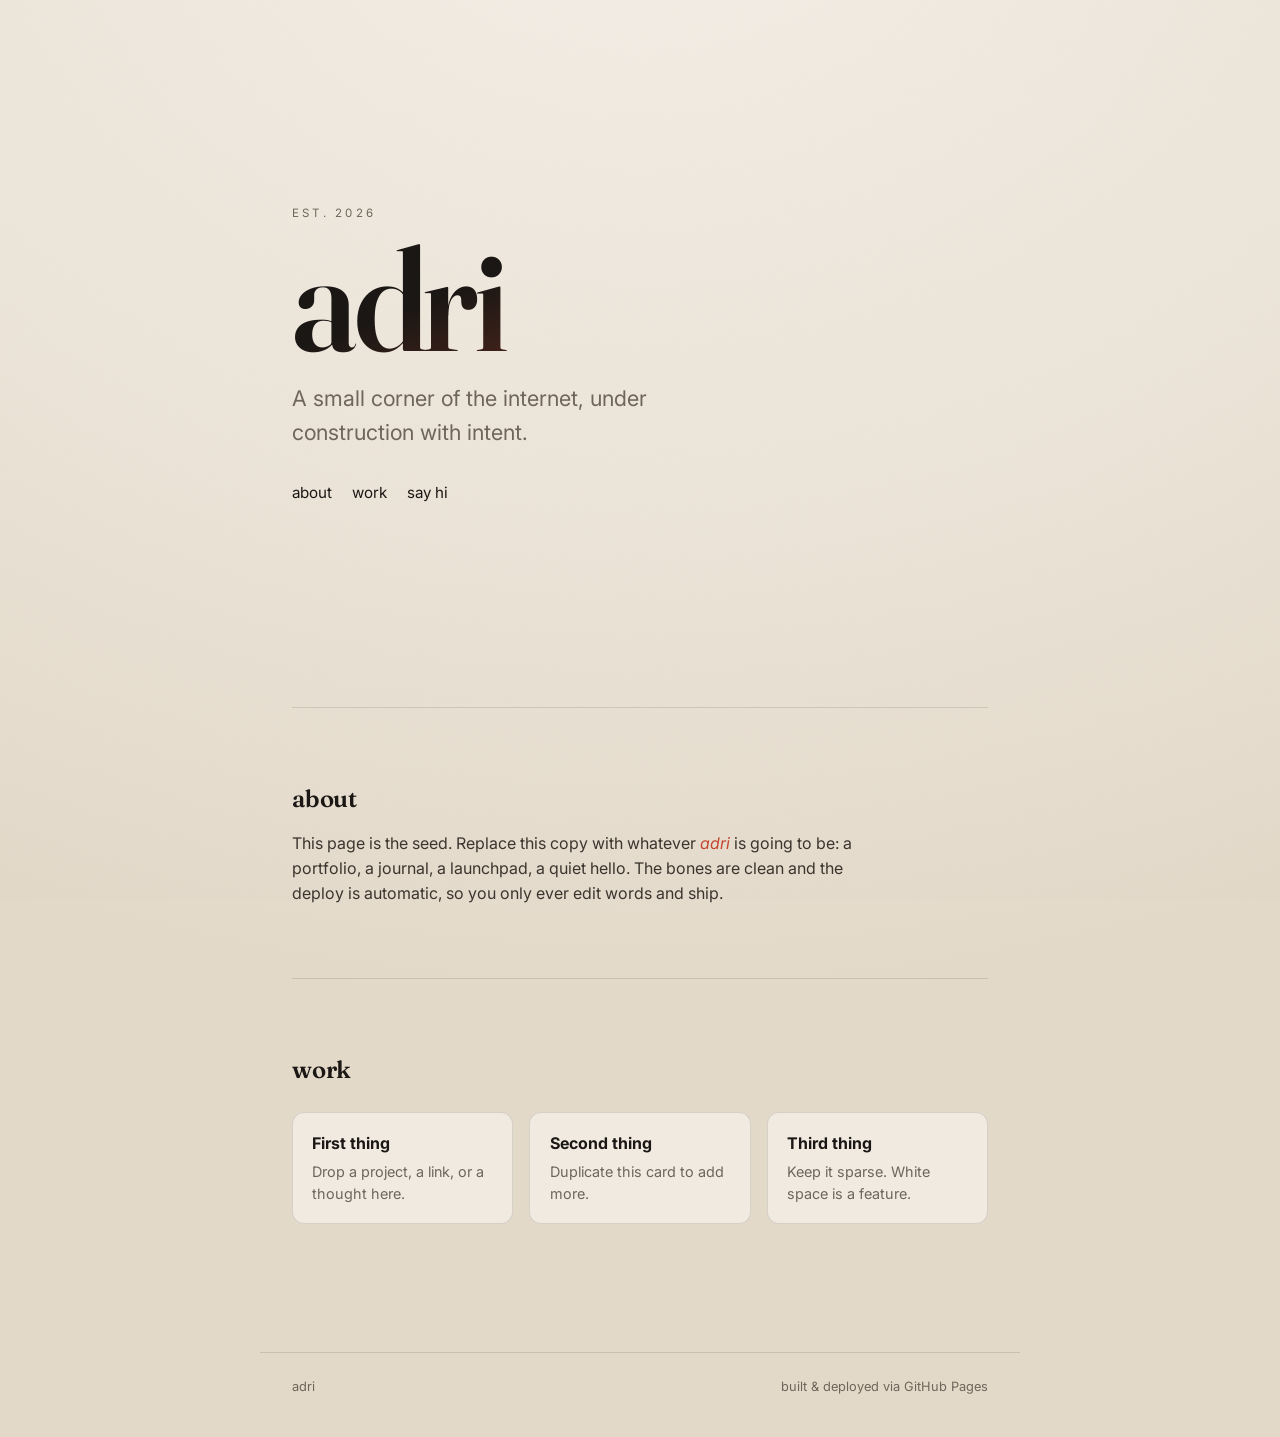
==== index.html @ fd69c751 "Initial commit: adri static site with Pages auto-deploy" ====
<!doctype html>
<html lang="en">
<head>
  <meta charset="utf-8" />
  <meta name="viewport" content="width=device-width, initial-scale=1" />
  <title>adri</title>
  <meta name="description" content="adri — a small corner of the internet." />
  <link rel="preconnect" href="https://fonts.googleapis.com" />
  <link rel="preconnect" href="https://fonts.gstatic.com" crossorigin />
  <link href="https://fonts.googleapis.com/css2?family=Fraunces:opsz,wght@9..144,400;9..144,600&family=Inter:wght@400;500&display=swap" rel="stylesheet" />
  <link rel="stylesheet" href="./style.css" />
</head>
<body>
  <div class="grain" aria-hidden="true"></div>

  <main class="stage">
    <section class="hero">
      <p class="eyebrow">est. 2026</p>
      <h1 class="wordmark">adri</h1>
      <p class="tagline">A small corner of the internet, under construction with intent.</p>

      <nav class="links" aria-label="primary">
        <a href="#about">about</a>
        <a href="#work">work</a>
        <a href="mailto:hello@example.com">say hi</a>
      </nav>
    </section>

    <section id="about" class="panel">
      <h2>about</h2>
      <p>This page is the seed. Replace this copy with whatever <em>adri</em> is going to be: a portfolio, a journal, a launchpad, a quiet hello. The bones are clean and the deploy is automatic, so you only ever edit words and ship.</p>
    </section>

    <section id="work" class="panel">
      <h2>work</h2>
      <ul class="cards">
        <li class="card">
          <h3>First thing</h3>
          <p>Drop a project, a link, or a thought here.</p>
        </li>
        <li class="card">
          <h3>Second thing</h3>
          <p>Duplicate this card to add more.</p>
        </li>
        <li class="card">
          <h3>Third thing</h3>
          <p>Keep it sparse. White space is a feature.</p>
        </li>
      </ul>
    </section>
  </main>

  <footer class="foot">
    <span>adri</span>
    <span>built &amp; deployed via GitHub Pages</span>
  </footer>
</body>
</html>
---- style.css ----
:root {
  --ink: #1a1714;
  --paper: #f4efe7;
  --paper-2: #ece4d8;
  --accent: #c4452d;
  --muted: #6f655a;
  --line: rgba(26, 23, 20, 0.12);
}

* { box-sizing: border-box; margin: 0; padding: 0; }

html { scroll-behavior: smooth; }

body {
  font-family: "Inter", system-ui, -apple-system, sans-serif;
  color: var(--ink);
  background:
    radial-gradient(120% 80% at 50% -10%, var(--paper) 0%, var(--paper-2) 60%, #e3d9c9 100%);
  min-height: 100svh;
  -webkit-font-smoothing: antialiased;
  line-height: 1.55;
  overflow-x: hidden;
}

/* subtle film grain so it never feels like a flat template */
.grain {
  position: fixed;
  inset: 0;
  pointer-events: none;
  z-index: 0;
  opacity: 0.04;
  background-image: url("data:image/svg+xml,%3Csvg xmlns='http://www.w3.org/2000/svg' width='120' height='120'%3E%3Cfilter id='n'%3E%3CfeTurbulence type='fractalNoise' baseFrequency='0.9' numOctaves='2'/%3E%3C/filter%3E%3Crect width='100%25' height='100%25' filter='url(%23n)'/%3E%3C/svg%3E");
}

.stage {
  position: relative;
  z-index: 1;
  max-width: 760px;
  margin: 0 auto;
  padding: clamp(2rem, 6vw, 5rem) clamp(1.25rem, 5vw, 2rem) 2rem;
}

/* hero */
.hero {
  min-height: 62svh;
  display: flex;
  flex-direction: column;
  justify-content: center;
}

.eyebrow {
  font-size: 0.72rem;
  letter-spacing: 0.28em;
  text-transform: uppercase;
  color: var(--muted);
  margin-bottom: 0.75rem;
}

.wordmark {
  font-family: "Fraunces", Georgia, serif;
  font-weight: 600;
  font-size: clamp(4rem, 22vw, 9rem);
  line-height: 0.9;
  letter-spacing: -0.03em;
  background: linear-gradient(160deg, var(--ink) 30%, var(--accent) 130%);
  -webkit-background-clip: text;
  background-clip: text;
  color: transparent;
}

.tagline {
  font-size: clamp(1.05rem, 3.5vw, 1.35rem);
  color: var(--muted);
  max-width: 34ch;
  margin-top: 1.1rem;
}

.links {
  display: flex;
  flex-wrap: wrap;
  gap: 1.25rem;
  margin-top: 2rem;
  font-size: 0.95rem;
}

.links a {
  color: var(--ink);
  text-decoration: none;
  position: relative;
  padding-bottom: 2px;
}

.links a::after {
  content: "";
  position: absolute;
  left: 0;
  bottom: 0;
  width: 100%;
  height: 1px;
  background: var(--accent);
  transform: scaleX(0);
  transform-origin: left;
  transition: transform 0.25s ease;
}

.links a:hover::after { transform: scaleX(1); }

/* panels */
.panel {
  padding-top: clamp(2.5rem, 8vw, 4.5rem);
  border-top: 1px solid var(--line);
  margin-top: clamp(2.5rem, 8vw, 4.5rem);
}

.panel h2 {
  font-family: "Fraunces", Georgia, serif;
  font-weight: 600;
  font-size: 1.5rem;
  letter-spacing: -0.01em;
  margin-bottom: 0.9rem;
}

.panel p { max-width: 56ch; color: #3c352e; }
.panel em { font-style: italic; color: var(--accent); }

/* cards */
.cards {
  list-style: none;
  display: grid;
  grid-template-columns: repeat(auto-fill, minmax(200px, 1fr));
  gap: 1rem;
  margin-top: 1.5rem;
}

.card {
  background: rgba(255, 255, 255, 0.45);
  border: 1px solid var(--line);
  border-radius: 12px;
  padding: 1.1rem 1.2rem;
  transition: transform 0.2s ease, box-shadow 0.2s ease;
}

.card:hover {
  transform: translateY(-3px);
  box-shadow: 0 10px 30px rgba(26, 23, 20, 0.08);
}

.card h3 {
  font-size: 1rem;
  margin-bottom: 0.35rem;
}

.card p { font-size: 0.9rem; color: var(--muted); }

/* footer */
.foot {
  position: relative;
  z-index: 1;
  max-width: 760px;
  margin: clamp(3rem, 10vw, 6rem) auto 0;
  padding: 1.5rem clamp(1.25rem, 5vw, 2rem) 2.5rem;
  border-top: 1px solid var(--line);
  display: flex;
  justify-content: space-between;
  gap: 1rem;
  flex-wrap: wrap;
  font-size: 0.8rem;
  color: var(--muted);
}

@media (prefers-color-scheme: dark) {
  :root {
    --ink: #f0e9df;
    --paper: #16140f;
    --paper-2: #1d1a14;
    --accent: #e8744f;
    --muted: #9b9082;
    --line: rgba(240, 233, 223, 0.12);
  }
  body {
    background:
      radial-gradient(120% 80% at 50% -10%, #1d1a14 0%, #16140f 55%, #0e0c09 100%);
  }
  .panel p { color: #cdc4b6; }
  .card { background: rgba(255, 255, 255, 0.04); }
}
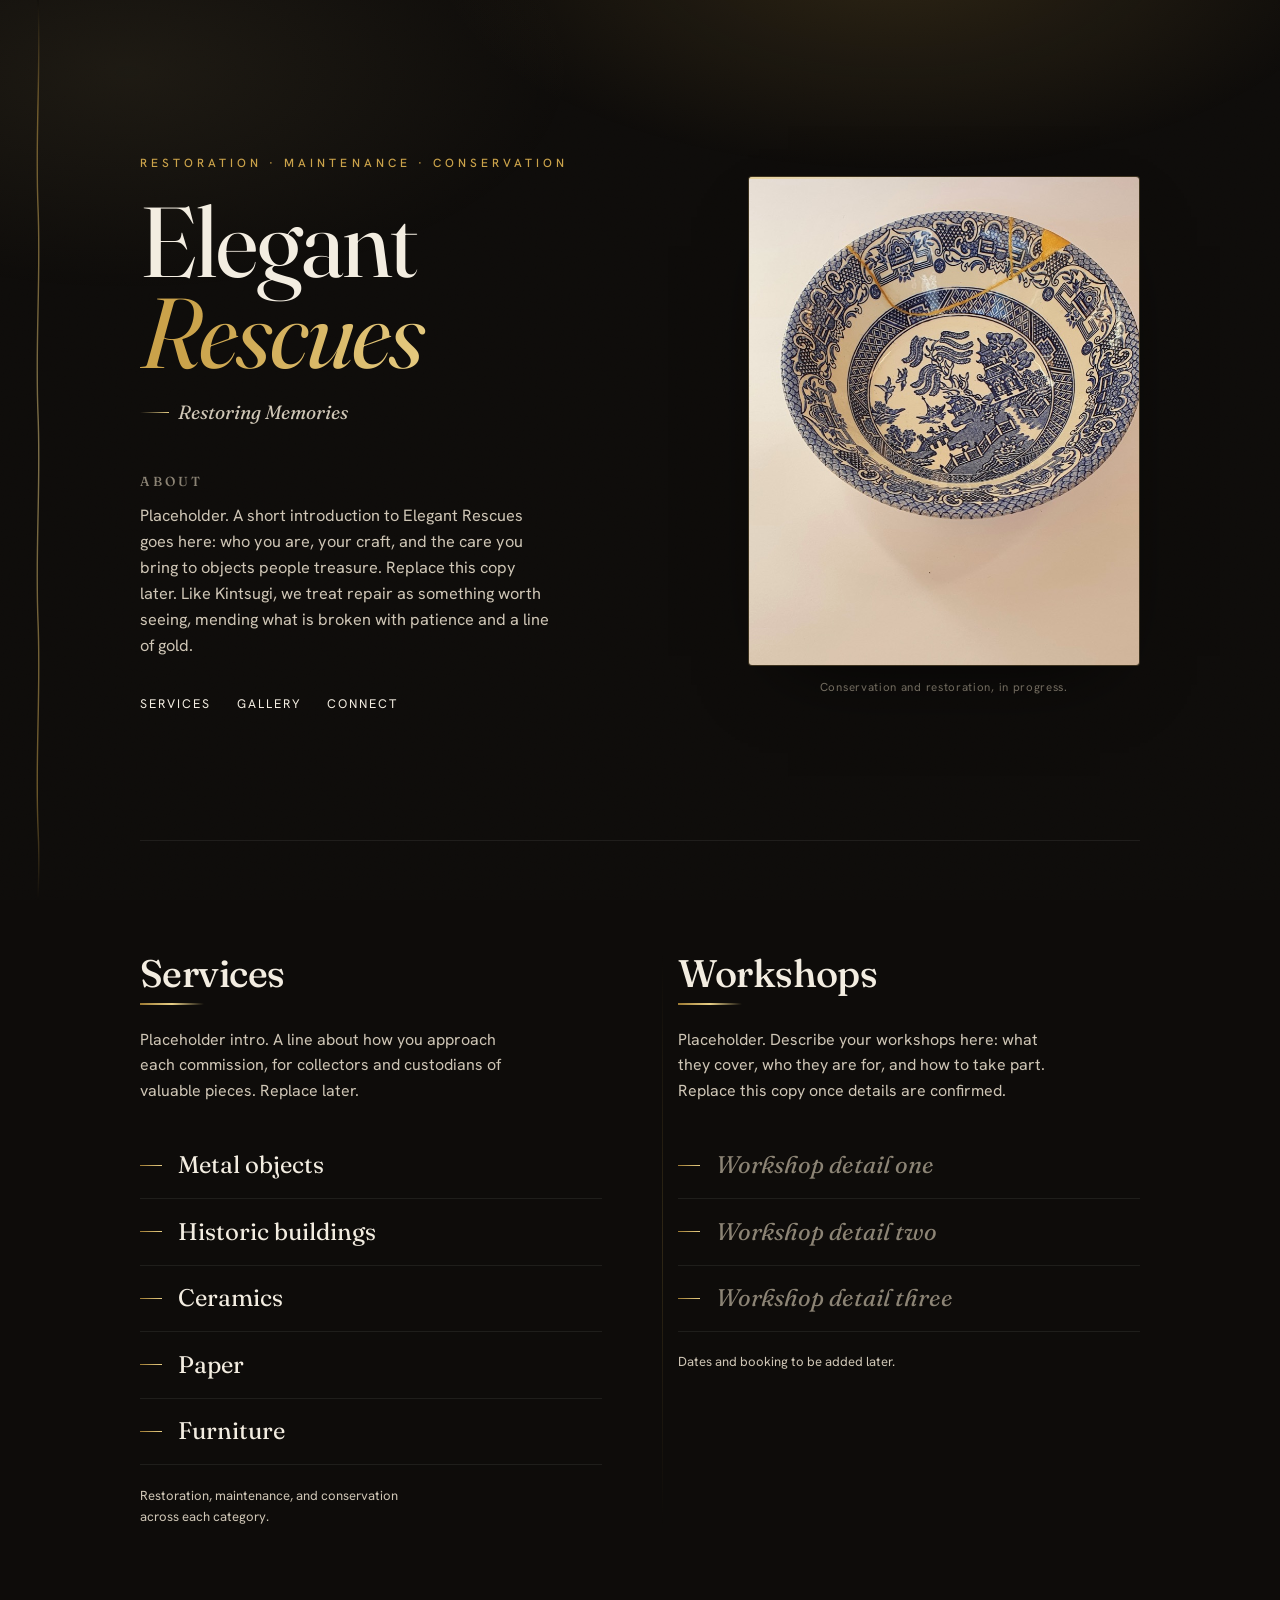
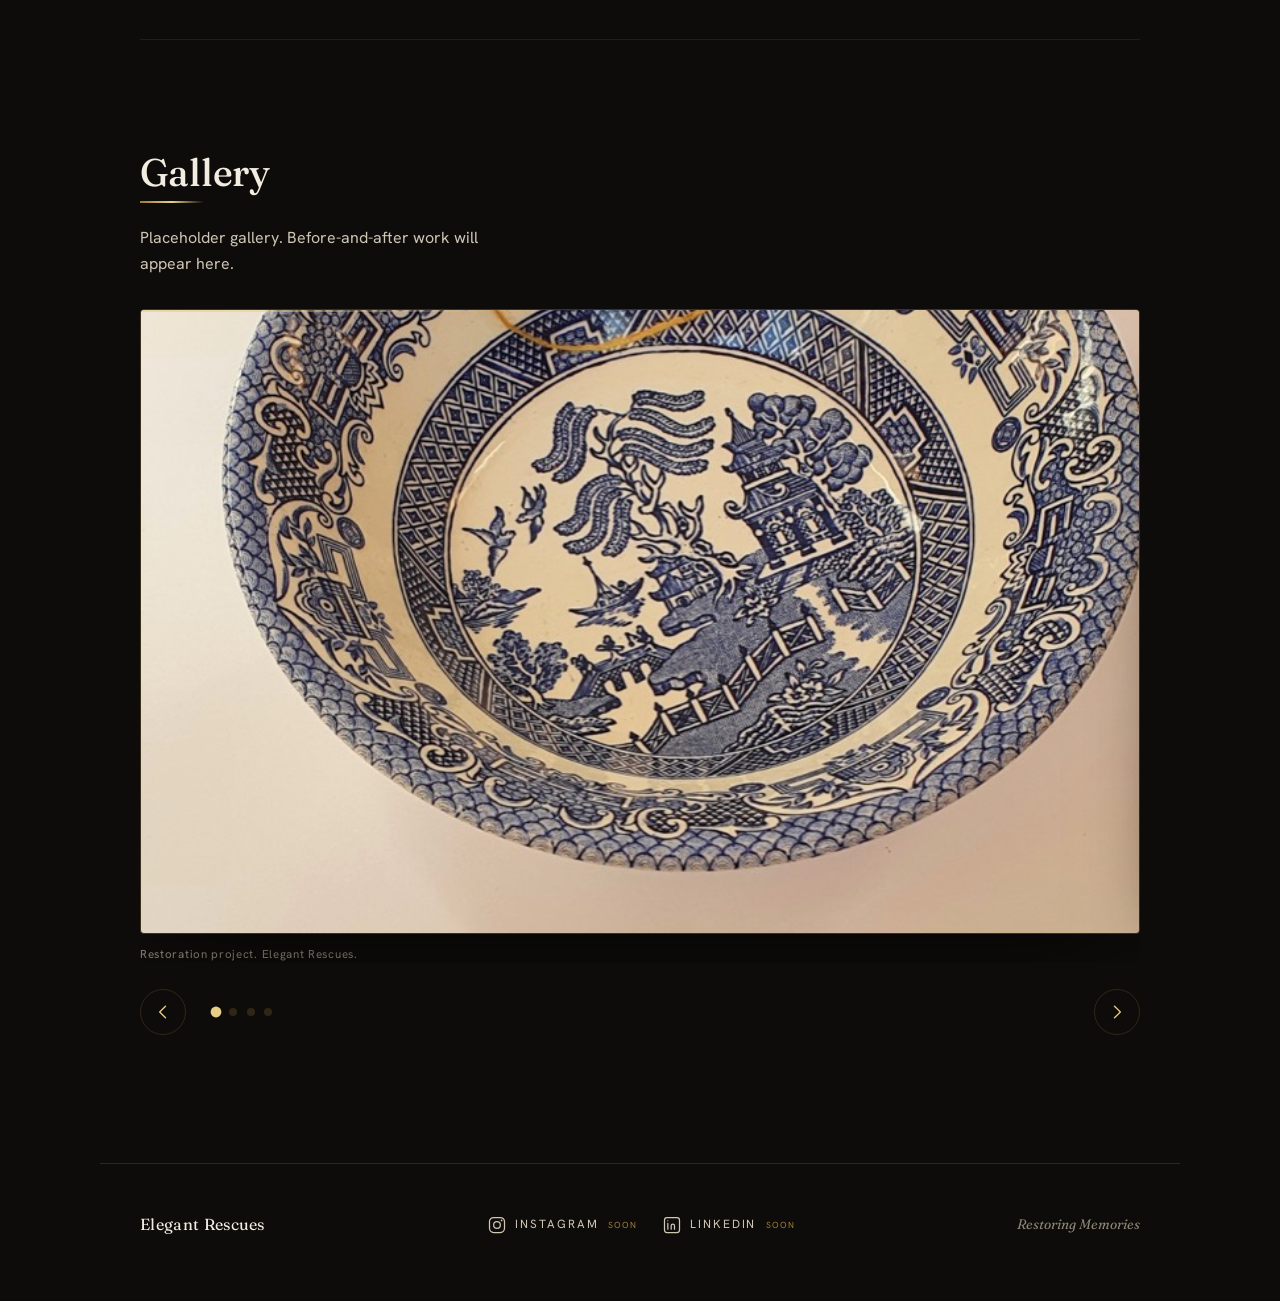
==== commit 5d51d3c3: "Build Elegant Rescues one-page site (Kintsugi theme) with real photo and gallery" ====
--- a/index.html
+++ b/index.html
@@ -3,56 +3,185 @@
 <head>
   <meta charset="utf-8" />
   <meta name="viewport" content="width=device-width, initial-scale=1" />
-  <title>adri</title>
-  <meta name="description" content="adri — a small corner of the internet." />
+  <script>document.documentElement.classList.add('js');</script>
+  <title>Elegant Rescues</title>
+  <meta name="description" content="Elegant Rescues. Restoration, maintenance, and conservation of fine art and high-value objects. Restoring Memories." />
+  <meta name="theme-color" content="#0e0c0a" />
+  <link rel="icon" href="data:image/svg+xml,%3Csvg%20xmlns='http://www.w3.org/2000/svg'%20viewBox='0%200%2032%2032'%3E%3Crect%20width='32'%20height='32'%20rx='6'%20fill='%230e0c0a'/%3E%3Cpath%20d='M16%204%20C13%2011%2019%2015%2016%2021%20C14%2025%2016%2027%2016%2028'%20fill='none'%20stroke='%23e8cf86'%20stroke-width='2'%20stroke-linecap='round'/%3E%3C/svg%3E" />
+
+  <!-- Open Graph (placeholder image to be replaced later) -->
+  <meta property="og:title" content="Elegant Rescues" />
+  <meta property="og:description" content="Restoration, maintenance, and conservation of fine art and high-value objects." />
+  <meta property="og:type" content="website" />
+
   <link rel="preconnect" href="https://fonts.googleapis.com" />
   <link rel="preconnect" href="https://fonts.gstatic.com" crossorigin />
-  <link href="https://fonts.googleapis.com/css2?family=Fraunces:opsz,wght@9..144,400;9..144,600&family=Inter:wght@400;500&display=swap" rel="stylesheet" />
+  <link href="https://fonts.googleapis.com/css2?family=Fraunces:ital,opsz,wght@0,9..144,400;0,9..144,500;0,9..144,600;1,9..144,400&family=Hanken+Grotesk:wght@300;400;500;600&display=swap" rel="stylesheet" />
   <link rel="stylesheet" href="./style.css" />
 </head>
 <body>
   <div class="grain" aria-hidden="true"></div>
+  <div class="glow" aria-hidden="true"></div>
+
+  <!-- thin gold kintsugi seam running down the left edge as a connective motif -->
+  <svg class="spine" viewBox="0 0 8 1000" preserveAspectRatio="none" aria-hidden="true">
+    <path d="M4 0 C7 80 1 150 4 230 C7 310 1 380 4 460 C7 540 1 610 4 690 C7 770 1 840 4 920 C6 960 4 985 4 1000"
+          fill="none" stroke="url(#goldspine)" stroke-width="1.4" />
+    <defs>
+      <linearGradient id="goldspine" x1="0" y1="0" x2="0" y2="1">
+        <stop offset="0" stop-color="#0e0c0a" />
+        <stop offset="0.12" stop-color="#caa24a" />
+        <stop offset="0.5" stop-color="#e8cf86" />
+        <stop offset="0.88" stop-color="#caa24a" />
+        <stop offset="1" stop-color="#0e0c0a" />
+      </linearGradient>
+    </defs>
+  </svg>
+
+  <a class="skip" href="#about">Skip to content</a>
 
   <main class="stage">
-    <section class="hero">
-      <p class="eyebrow">est. 2026</p>
-      <h1 class="wordmark">adri</h1>
-      <p class="tagline">A small corner of the internet, under construction with intent.</p>
 
-      <nav class="links" aria-label="primary">
-        <a href="#about">about</a>
-        <a href="#work">work</a>
-        <a href="mailto:hello@example.com">say hi</a>
-      </nav>
+    <!-- ============ SECTION 1 - ABOUT (top, with image) ============ -->
+    <section id="about" class="hero panel reveal" aria-labelledby="about-h">
+      <div class="hero__copy">
+        <p class="eyebrow">Restoration · Maintenance · Conservation</p>
+        <h1 class="wordmark" aria-label="Elegant Rescues">Elegant<span>Rescues</span></h1>
+        <p class="slogan"><span class="seam-mark">Restoring Memories</span></p>
+
+        <h2 id="about-h" class="lead-label">About</h2>
+        <p class="lead" data-placeholder>
+          Placeholder. A short introduction to Elegant Rescues goes here: who you are,
+          your craft, and the care you bring to objects people treasure. Replace this
+          copy later. Like Kintsugi, we treat repair as something worth seeing, mending
+          what is broken with patience and a line of gold.
+        </p>
+
+        <nav class="links" aria-label="Primary">
+          <a href="#services">Services</a>
+          <a href="#gallery">Gallery</a>
+          <a href="#connect">Connect</a>
+        </nav>
+      </div>
+
+      <figure class="hero__image frame">
+        <div class="frame__media">
+          <img src="./images/restoration-01.jpg"
+               alt="Restoration work by Elegant Rescues" loading="eager" decoding="async" />
+        </div>
+        <figcaption>Conservation and restoration, in progress.</figcaption>
+      </figure>
     </section>
 
-    <section id="about" class="panel">
-      <h2>about</h2>
-      <p>This page is the seed. Replace this copy with whatever <em>adri</em> is going to be: a portfolio, a journal, a launchpad, a quiet hello. The bones are clean and the deploy is automatic, so you only ever edit words and ship.</p>
+    <!-- ============ SECTION 2 - SERVICES & WORKSHOPS (split) ============ -->
+    <section id="services" class="duo panel reveal" aria-label="Services and Workshops">
+      <div class="duo__col">
+        <h2 class="section-h">Services</h2>
+        <p class="muted" data-placeholder>
+          Placeholder intro. A line about how you approach each commission, for collectors
+          and custodians of valuable pieces. Replace later.
+        </p>
+        <ul class="service-list">
+          <li><span class="srv-rule" aria-hidden="true"></span>Metal objects</li>
+          <li><span class="srv-rule" aria-hidden="true"></span>Historic buildings</li>
+          <li><span class="srv-rule" aria-hidden="true"></span>Ceramics</li>
+          <li><span class="srv-rule" aria-hidden="true"></span>Paper</li>
+          <li><span class="srv-rule" aria-hidden="true"></span>Furniture</li>
+        </ul>
+        <p class="micro muted">Restoration, maintenance, and conservation across each category.</p>
+      </div>
+
+      <div class="duo__col duo__col--alt">
+        <h2 class="section-h">Workshops</h2>
+        <p class="muted" data-placeholder>
+          Placeholder. Describe your workshops here: what they cover, who they are for,
+          and how to take part. Replace this copy once details are confirmed.
+        </p>
+        <ul class="service-list service-list--ghost">
+          <li><span class="srv-rule" aria-hidden="true"></span>Workshop detail one</li>
+          <li><span class="srv-rule" aria-hidden="true"></span>Workshop detail two</li>
+          <li><span class="srv-rule" aria-hidden="true"></span>Workshop detail three</li>
+        </ul>
+        <p class="micro muted" data-placeholder>Dates and booking to be added later.</p>
+      </div>
     </section>
 
-    <section id="work" class="panel">
-      <h2>work</h2>
-      <ul class="cards">
-        <li class="card">
-          <h3>First thing</h3>
-          <p>Drop a project, a link, or a thought here.</p>
-        </li>
-        <li class="card">
-          <h3>Second thing</h3>
-          <p>Duplicate this card to add more.</p>
-        </li>
-        <li class="card">
-          <h3>Third thing</h3>
-          <p>Keep it sparse. White space is a feature.</p>
-        </li>
-      </ul>
+    <!-- ============ SECTION 3 - ROTATING GALLERY ============ -->
+    <section id="gallery" class="gallery panel reveal" aria-label="Gallery">
+      <h2 class="section-h">Gallery</h2>
+      <p class="muted gallery__intro" data-placeholder>Placeholder gallery. Before-and-after work will appear here.</p>
+
+      <div class="carousel" data-carousel aria-roledescription="carousel" aria-label="Restoration work">
+        <div class="carousel__viewport">
+          <ul class="carousel__track" data-track>
+            <li class="slide" role="group" aria-roledescription="slide" aria-label="1 of 4">
+              <figure class="frame frame--wide">
+                <div class="frame__media">
+                  <img src="./images/restoration-01.jpg"
+                       alt="Restoration project by Elegant Rescues" loading="eager" decoding="async" />
+                </div>
+                <figcaption>Restoration project. Elegant Rescues.</figcaption>
+              </figure>
+            </li>
+            <li class="slide" role="group" aria-roledescription="slide" aria-label="2 of 4">
+              <figure class="frame frame--wide">
+                <div class="frame__placeholder" role="img" aria-label="Gallery placeholder two">
+                  <svg class="crack" viewBox="0 0 800 500" preserveAspectRatio="xMidYMid slice" aria-hidden="true"><rect width="800" height="500" fill="#13110e"/><path d="M260 0 C300 130 220 220 300 320 S260 440 320 500" fill="none" stroke="url(#g2)" stroke-width="2.6"/><path d="M300 240 C220 270 160 250 60 300" fill="none" stroke="url(#g2)" stroke-width="1.4" opacity="0.7"/><defs><linearGradient id="g2" x1="0" y1="0" x2="1" y2="1"><stop offset="0" stop-color="#caa24a"/><stop offset="0.5" stop-color="#f0da93"/><stop offset="1" stop-color="#b88a33"/></linearGradient></defs></svg>
+                  <span class="frame__tag">Placeholder · gallery 02</span>
+                </div>
+                <figcaption>Restoration sample two. To be added later.</figcaption>
+              </figure>
+            </li>
+            <li class="slide" role="group" aria-roledescription="slide" aria-label="3 of 4">
+              <figure class="frame frame--wide">
+                <div class="frame__placeholder" role="img" aria-label="Gallery placeholder three">
+                  <svg class="crack" viewBox="0 0 800 500" preserveAspectRatio="xMidYMid slice" aria-hidden="true"><rect width="800" height="500" fill="#16130f"/><path d="M540 0 C500 120 600 210 520 320 S560 450 500 500" fill="none" stroke="url(#g3)" stroke-width="2.6"/><path d="M520 200 C600 230 660 210 760 250" fill="none" stroke="url(#g3)" stroke-width="1.4" opacity="0.7"/><defs><linearGradient id="g3" x1="0" y1="0" x2="1" y2="1"><stop offset="0" stop-color="#caa24a"/><stop offset="0.5" stop-color="#f0da93"/><stop offset="1" stop-color="#b88a33"/></linearGradient></defs></svg>
+                  <span class="frame__tag">Placeholder · gallery 03</span>
+                </div>
+                <figcaption>Restoration sample three. To be added later.</figcaption>
+              </figure>
+            </li>
+            <li class="slide" role="group" aria-roledescription="slide" aria-label="4 of 4">
+              <figure class="frame frame--wide">
+                <div class="frame__placeholder" role="img" aria-label="Gallery placeholder four">
+                  <svg class="crack" viewBox="0 0 800 500" preserveAspectRatio="xMidYMid slice" aria-hidden="true"><rect width="800" height="500" fill="#141109"/><path d="M380 0 C420 110 340 210 420 300 S380 430 400 500" fill="none" stroke="url(#g4)" stroke-width="2.6"/><path d="M400 260 C480 250 540 280 660 270" fill="none" stroke="url(#g4)" stroke-width="1.4" opacity="0.7"/><defs><linearGradient id="g4" x1="0" y1="0" x2="1" y2="1"><stop offset="0" stop-color="#caa24a"/><stop offset="0.5" stop-color="#f0da93"/><stop offset="1" stop-color="#b88a33"/></linearGradient></defs></svg>
+                  <span class="frame__tag">Placeholder · gallery 04</span>
+                </div>
+                <figcaption>Restoration sample four. To be added later.</figcaption>
+              </figure>
+            </li>
+          </ul>
+        </div>
+
+        <div class="carousel__controls">
+          <button class="carousel__btn" data-prev type="button" aria-label="Previous slide">
+            <svg viewBox="0 0 24 24" aria-hidden="true"><path d="M15 5l-7 7 7 7" fill="none" stroke="currentColor" stroke-width="1.6" stroke-linecap="round" stroke-linejoin="round"/></svg>
+          </button>
+          <div class="carousel__dots" data-dots role="tablist" aria-label="Choose slide"></div>
+          <button class="carousel__btn" data-next type="button" aria-label="Next slide">
+            <svg viewBox="0 0 24 24" aria-hidden="true"><path d="M9 5l7 7-7 7" fill="none" stroke="currentColor" stroke-width="1.6" stroke-linecap="round" stroke-linejoin="round"/></svg>
+          </button>
+        </div>
+      </div>
     </section>
   </main>
 
-  <footer class="foot">
-    <span>adri</span>
-    <span>built &amp; deployed via GitHub Pages</span>
+  <!-- ============ SECTION 4 - TINY SOCIAL FOOTER ============ -->
+  <footer id="connect" class="foot reveal">
+    <span class="foot__name">Elegant Rescues</span>
+    <nav class="foot__social" aria-label="Social media">
+      <a href="#" data-placeholder-link aria-label="Instagram (link to be added)">
+        <svg viewBox="0 0 24 24" aria-hidden="true"><rect x="3" y="3" width="18" height="18" rx="5" fill="none" stroke="currentColor" stroke-width="1.5"/><circle cx="12" cy="12" r="4" fill="none" stroke="currentColor" stroke-width="1.5"/><circle cx="17.5" cy="6.5" r="1.1" fill="currentColor"/></svg>
+        <span>Instagram</span>
+      </a>
+      <a href="#" data-placeholder-link aria-label="LinkedIn (link to be added)">
+        <svg viewBox="0 0 24 24" aria-hidden="true"><rect x="3" y="3" width="18" height="18" rx="3" fill="none" stroke="currentColor" stroke-width="1.5"/><path d="M7 10v7M7 7v.01M11 17v-4a2 2 0 014 0v4" fill="none" stroke="currentColor" stroke-width="1.5" stroke-linecap="round"/></svg>
+        <span>LinkedIn</span>
+      </a>
+    </nav>
+    <span class="foot__slogan">Restoring Memories</span>
   </footer>
+
+  <script src="./gallery.js" defer></script>
 </body>
 </html>
--- a/style.css
+++ b/style.css
@@ -1,10 +1,22 @@
+/* ============================================================
+   Elegant Rescues - Kintsugi theme (black / white / gold)
+   Display: Fraunces  ·  Body: Hanken Grotesk
+   ============================================================ */
+
 :root {
-  --ink: #1a1714;
-  --paper: #f4efe7;
-  --paper-2: #ece4d8;
-  --accent: #c4452d;
-  --muted: #6f655a;
-  --line: rgba(26, 23, 20, 0.12);
+  --black:    #0e0c0a;   /* near-black ground */
+  --black-2:  #161310;   /* raised panel */
+  --black-3:  #1d1915;   /* card / frame fill */
+  --white:    #f3ede1;   /* warm off-white ink */
+  --white-2:  #cfc6b6;   /* secondary text */
+  --muted:    #8c8475;   /* tertiary text */
+  --gold:     #caa24a;   /* primary gold */
+  --gold-lt:  #e8cf86;   /* highlight gold */
+  --gold-dk:  #9c7a32;   /* deep gold */
+  --line:     rgba(202, 162, 74, 0.18);
+  --line-soft:rgba(243, 237, 225, 0.08);
+  --maxw: 1080px;
+  --ease: cubic-bezier(0.22, 1, 0.36, 1);
 }
 
 * { box-sizing: border-box; margin: 0; padding: 0; }
@@ -12,175 +24,288 @@
 html { scroll-behavior: smooth; }
 
 body {
-  font-family: "Inter", system-ui, -apple-system, sans-serif;
-  color: var(--ink);
+  font-family: "Hanken Grotesk", system-ui, sans-serif;
+  font-weight: 400;
+  color: var(--white);
+  background: var(--black);
+  min-height: 100svh;
+  line-height: 1.6;
+  -webkit-font-smoothing: antialiased;
+  text-rendering: optimizeLegibility;
+  overflow-x: hidden;
+}
+
+/* ---- atmosphere: grain + warm gold glow ---- */
+.grain {
+  position: fixed; inset: 0; z-index: 0; pointer-events: none;
+  opacity: 0.05; mix-blend-mode: overlay;
+  background-image: url("data:image/svg+xml,%3Csvg xmlns='http://www.w3.org/2000/svg' width='140' height='140'%3E%3Cfilter id='n'%3E%3CfeTurbulence type='fractalNoise' baseFrequency='0.85' numOctaves='2'/%3E%3C/filter%3E%3Crect width='100%25' height='100%25' filter='url(%23n)'/%3E%3C/svg%3E");
+}
+.glow {
+  position: fixed; inset: 0; z-index: 0; pointer-events: none;
   background:
-    radial-gradient(120% 80% at 50% -10%, var(--paper) 0%, var(--paper-2) 60%, #e3d9c9 100%);
-  min-height: 100svh;
-  -webkit-font-smoothing: antialiased;
-  line-height: 1.55;
-  overflow-x: hidden;
-}
-
-/* subtle film grain so it never feels like a flat template */
-.grain {
-  position: fixed;
-  inset: 0;
-  pointer-events: none;
-  z-index: 0;
-  opacity: 0.04;
-  background-image: url("data:image/svg+xml,%3Csvg xmlns='http://www.w3.org/2000/svg' width='120' height='120'%3E%3Cfilter id='n'%3E%3CfeTurbulence type='fractalNoise' baseFrequency='0.9' numOctaves='2'/%3E%3C/filter%3E%3Crect width='100%25' height='100%25' filter='url(%23n)'/%3E%3C/svg%3E");
-}
-
+    radial-gradient(60% 40% at 70% -5%, rgba(202,162,74,0.16) 0%, rgba(202,162,74,0) 60%),
+    radial-gradient(50% 35% at 10% 8%, rgba(232,207,134,0.07) 0%, rgba(0,0,0,0) 70%);
+}
+
+/* thin gold kintsugi seam down the far-left edge */
+.spine {
+  position: fixed; left: clamp(8px, 3vw, 34px); top: 0;
+  width: 8px; height: 100vh; z-index: 0; pointer-events: none;
+  opacity: 0.5;
+}
+
+.skip {
+  position: absolute; left: -999px; top: 0; z-index: 50;
+  background: var(--gold); color: var(--black);
+  padding: 0.6rem 1rem; border-radius: 0 0 8px 0; font-weight: 600;
+}
+.skip:focus { left: 0; }
+
+/* ---- layout shell ---- */
 .stage {
-  position: relative;
-  z-index: 1;
-  max-width: 760px;
+  position: relative; z-index: 1;
+  max-width: var(--maxw);
   margin: 0 auto;
-  padding: clamp(2rem, 6vw, 5rem) clamp(1.25rem, 5vw, 2rem) 2rem;
-}
-
-/* hero */
+  padding: clamp(1.5rem, 5vw, 3rem) clamp(1.25rem, 5vw, 2.5rem) 1rem;
+}
+
+.panel { padding-block: clamp(3.5rem, 9vw, 7rem); }
+.panel + .panel { border-top: 1px solid var(--line-soft); }
+
+/* shared section heading with a small gold seam underline */
+.section-h {
+  font-family: "Fraunces", Georgia, serif;
+  font-weight: 500; font-size: clamp(1.6rem, 4vw, 2.4rem);
+  letter-spacing: -0.015em; line-height: 1.05;
+  position: relative; padding-bottom: 0.7rem; margin-bottom: 1.4rem;
+}
+.section-h::after {
+  content: ""; position: absolute; left: 0; bottom: 0;
+  width: 64px; height: 2px;
+  background: linear-gradient(90deg, var(--gold-dk), var(--gold-lt), transparent);
+}
+
+/* ============ SECTION 1 - HERO / ABOUT ============ */
 .hero {
-  min-height: 62svh;
-  display: flex;
-  flex-direction: column;
-  justify-content: center;
+  display: grid;
+  grid-template-columns: 1.15fr 0.85fr;
+  gap: clamp(2rem, 6vw, 5rem);
+  align-items: center;
+  min-height: 88svh;
+  padding-top: clamp(3rem, 8vw, 6rem);
 }
 
 .eyebrow {
-  font-size: 0.72rem;
-  letter-spacing: 0.28em;
-  text-transform: uppercase;
-  color: var(--muted);
-  margin-bottom: 0.75rem;
+  font-size: 0.74rem; letter-spacing: 0.34em; text-transform: uppercase;
+  color: var(--gold); margin-bottom: 1.4rem; font-weight: 500;
 }
 
 .wordmark {
   font-family: "Fraunces", Georgia, serif;
-  font-weight: 600;
-  font-size: clamp(4rem, 22vw, 9rem);
-  line-height: 0.9;
-  letter-spacing: -0.03em;
-  background: linear-gradient(160deg, var(--ink) 30%, var(--accent) 130%);
-  -webkit-background-clip: text;
-  background-clip: text;
-  color: transparent;
-}
-
-.tagline {
-  font-size: clamp(1.05rem, 3.5vw, 1.35rem);
-  color: var(--muted);
-  max-width: 34ch;
-  margin-top: 1.1rem;
-}
+  font-weight: 400; font-size: clamp(3rem, 9vw, 6.2rem);
+  line-height: 0.92; letter-spacing: -0.02em;
+  color: var(--white);
+}
+.wordmark span {
+  display: block; font-style: italic; font-weight: 400;
+  background: linear-gradient(100deg, var(--gold) 10%, var(--gold-lt) 60%, var(--gold-dk) 100%);
+  -webkit-background-clip: text; background-clip: text; color: transparent;
+}
+
+.slogan { margin-top: 1.2rem; font-size: clamp(1rem, 2.5vw, 1.2rem); color: var(--white-2); }
+.seam-mark {
+  font-family: "Fraunces", Georgia, serif; font-style: italic;
+  position: relative; padding-left: 2.4rem;
+}
+.seam-mark::before {
+  content: ""; position: absolute; left: 0; top: 50%; width: 1.8rem; height: 1px;
+  background: linear-gradient(90deg, transparent, var(--gold-lt));
+}
+
+.lead-label {
+  font-family: "Fraunces", Georgia, serif; font-weight: 500;
+  font-size: 0.82rem; letter-spacing: 0.22em; text-transform: uppercase;
+  color: var(--muted); margin-top: 2.6rem; margin-bottom: 0.7rem;
+}
+.lead { max-width: 46ch; color: var(--white-2); font-size: 1.02rem; }
 
 .links {
-  display: flex;
+  display: flex; flex-wrap: wrap; gap: 1.6rem; margin-top: 2.2rem;
+  font-size: 0.92rem; letter-spacing: 0.02em;
+}
+.links a {
+  color: var(--white); text-decoration: none; position: relative;
+  padding-bottom: 3px; text-transform: uppercase; font-size: 0.78rem;
+  letter-spacing: 0.16em;
+}
+.links a::after {
+  content: ""; position: absolute; left: 0; bottom: 0; width: 100%; height: 1px;
+  background: var(--gold); transform: scaleX(0); transform-origin: left;
+  transition: transform 0.35s var(--ease);
+}
+.links a:hover::after, .links a:focus-visible::after { transform: scaleX(1); }
+
+/* ---- image frame + on-brand placeholder ---- */
+.frame { position: relative; }
+.frame__placeholder {
+  position: relative; overflow: hidden;
+  border: 1px solid var(--line);
+  border-radius: 4px;
+  aspect-ratio: 4 / 5;
+  background: var(--black-3);
+  box-shadow: 0 30px 80px -40px rgba(0,0,0,0.9), inset 0 0 0 1px rgba(232,207,134,0.04);
+}
+.frame--wide .frame__placeholder { aspect-ratio: 16 / 10; }
+
+/* real image media (same frame treatment as the placeholder) */
+.frame__media {
+  position: relative; overflow: hidden;
+  border: 1px solid var(--line);
+  border-radius: 4px;
+  aspect-ratio: 4 / 5;
+  background: var(--black-3);
+  box-shadow: 0 30px 80px -40px rgba(0,0,0,0.9), inset 0 0 0 1px rgba(232,207,134,0.04);
+}
+.frame--wide .frame__media { aspect-ratio: 16 / 10; }
+.frame__media img {
+  position: absolute; inset: 0; width: 100%; height: 100%;
+  object-fit: cover; object-position: center; display: block;
+  filter: saturate(1.02) contrast(1.02);
+}
+/* thin gold seam glints in from the top-left corner over the image */
+.frame__media::after {
+  content: ""; position: absolute; left: 0; top: 0; width: 40%; height: 2px;
+  background: linear-gradient(90deg, var(--gold-lt), transparent); opacity: 0.7;
+}
+
+.crack { position: absolute; inset: 0; width: 100%; height: 100%; }
+.frame__tag {
+  position: absolute; left: 50%; bottom: 1rem; transform: translateX(-50%);
+  font-size: 0.66rem; letter-spacing: 0.2em; text-transform: uppercase;
+  color: var(--gold-lt); background: rgba(14,12,10,0.7);
+  border: 1px solid var(--line); border-radius: 999px;
+  padding: 0.35rem 0.9rem; backdrop-filter: blur(4px); white-space: nowrap;
+}
+.frame figcaption {
+  margin-top: 0.7rem; font-size: 0.72rem; letter-spacing: 0.06em;
+  color: var(--muted); text-align: center;
+}
+
+/* ============ SECTION 2 - SERVICES / WORKSHOPS ============ */
+.duo {
+  display: grid; grid-template-columns: 1fr 1fr;
+  gap: clamp(2rem, 6vw, 5rem);
+}
+.duo__col--alt { position: relative; }
+.duo__col--alt::before {
+  content: ""; position: absolute; left: clamp(-1rem, -3vw, -2.5rem); top: 0; bottom: 0;
+  width: 1px; background: linear-gradient(180deg, transparent, var(--line), transparent);
+}
+.muted { color: var(--white-2); max-width: 42ch; }
+.micro { font-size: 0.82rem; margin-top: 1.2rem; }
+
+.service-list { list-style: none; margin-top: 1.8rem; }
+.service-list li {
+  font-family: "Fraunces", Georgia, serif; font-size: clamp(1.15rem, 2.6vw, 1.5rem);
+  font-weight: 400; color: var(--white);
+  display: flex; align-items: center; gap: 1rem;
+  padding: 0.85rem 0; border-bottom: 1px solid var(--line-soft);
+  transition: color 0.3s var(--ease), padding-left 0.3s var(--ease);
+}
+.service-list li:hover { color: var(--gold-lt); padding-left: 0.4rem; }
+.srv-rule {
+  width: 22px; height: 1px; flex: none;
+  background: linear-gradient(90deg, var(--gold-dk), var(--gold-lt));
+  transition: width 0.3s var(--ease);
+}
+.service-list li:hover .srv-rule { width: 38px; }
+.service-list--ghost li { color: var(--muted); font-style: italic; }
+
+/* ============ SECTION 3 - GALLERY / CAROUSEL ============ */
+.gallery__intro { margin-bottom: 2rem; }
+.carousel { position: relative; }
+.carousel__viewport { overflow: hidden; border-radius: 4px; }
+.carousel__track {
+  list-style: none; display: flex;
+  transition: transform 0.7s var(--ease);
+  will-change: transform;
+}
+.slide { min-width: 100%; }
+.slide .frame figcaption { text-align: left; }
+
+.carousel__controls {
+  display: flex; align-items: center; gap: 1.2rem;
+  margin-top: 1.6rem; justify-content: flex-start;
+}
+.carousel__btn {
+  width: 46px; height: 46px; flex: none; border-radius: 50%;
+  background: transparent; border: 1px solid var(--line); color: var(--gold-lt);
+  cursor: pointer; display: grid; place-items: center;
+  transition: background 0.3s var(--ease), border-color 0.3s var(--ease), transform 0.2s var(--ease);
+}
+.carousel__btn svg { width: 20px; height: 20px; }
+.carousel__btn:hover { background: rgba(202,162,74,0.12); border-color: var(--gold); transform: translateY(-1px); }
+.carousel__btn:focus-visible { outline: 2px solid var(--gold); outline-offset: 2px; }
+
+.carousel__dots { display: flex; gap: 0.6rem; margin: 0 auto 0 0.4rem; }
+.carousel__dot {
+  width: 8px; height: 8px; border-radius: 50%; border: 0; padding: 0; cursor: pointer;
+  background: var(--line); transition: background 0.3s var(--ease), transform 0.3s var(--ease);
+}
+.carousel__dot[aria-selected="true"] { background: var(--gold-lt); transform: scale(1.35); }
+.carousel__dot:focus-visible { outline: 2px solid var(--gold); outline-offset: 3px; }
+
+/* ============ SECTION 4 - FOOTER ============ */
+.foot {
+  position: relative; z-index: 1; max-width: var(--maxw);
+  margin: 0 auto; padding: clamp(2rem, 5vw, 3rem) clamp(1.25rem, 5vw, 2.5rem) clamp(2.5rem, 6vw, 4rem);
+  border-top: 1px solid var(--line);
+  display: flex; align-items: center; justify-content: space-between; gap: 1.2rem;
   flex-wrap: wrap;
-  gap: 1.25rem;
-  margin-top: 2rem;
-  font-size: 0.95rem;
-}
-
-.links a {
-  color: var(--ink);
-  text-decoration: none;
-  position: relative;
-  padding-bottom: 2px;
-}
-
-.links a::after {
-  content: "";
-  position: absolute;
-  left: 0;
-  bottom: 0;
-  width: 100%;
-  height: 1px;
-  background: var(--accent);
-  transform: scaleX(0);
-  transform-origin: left;
-  transition: transform 0.25s ease;
-}
-
-.links a:hover::after { transform: scaleX(1); }
-
-/* panels */
-.panel {
-  padding-top: clamp(2.5rem, 8vw, 4.5rem);
-  border-top: 1px solid var(--line);
-  margin-top: clamp(2.5rem, 8vw, 4.5rem);
-}
-
-.panel h2 {
-  font-family: "Fraunces", Georgia, serif;
-  font-weight: 600;
-  font-size: 1.5rem;
-  letter-spacing: -0.01em;
-  margin-bottom: 0.9rem;
-}
-
-.panel p { max-width: 56ch; color: #3c352e; }
-.panel em { font-style: italic; color: var(--accent); }
-
-/* cards */
-.cards {
-  list-style: none;
-  display: grid;
-  grid-template-columns: repeat(auto-fill, minmax(200px, 1fr));
-  gap: 1rem;
-  margin-top: 1.5rem;
-}
-
-.card {
-  background: rgba(255, 255, 255, 0.45);
-  border: 1px solid var(--line);
-  border-radius: 12px;
-  padding: 1.1rem 1.2rem;
-  transition: transform 0.2s ease, box-shadow 0.2s ease;
-}
-
-.card:hover {
-  transform: translateY(-3px);
-  box-shadow: 0 10px 30px rgba(26, 23, 20, 0.08);
-}
-
-.card h3 {
-  font-size: 1rem;
-  margin-bottom: 0.35rem;
-}
-
-.card p { font-size: 0.9rem; color: var(--muted); }
-
-/* footer */
-.foot {
-  position: relative;
-  z-index: 1;
-  max-width: 760px;
-  margin: clamp(3rem, 10vw, 6rem) auto 0;
-  padding: 1.5rem clamp(1.25rem, 5vw, 2rem) 2.5rem;
-  border-top: 1px solid var(--line);
-  display: flex;
-  justify-content: space-between;
-  gap: 1rem;
-  flex-wrap: wrap;
-  font-size: 0.8rem;
-  color: var(--muted);
-}
-
-@media (prefers-color-scheme: dark) {
-  :root {
-    --ink: #f0e9df;
-    --paper: #16140f;
-    --paper-2: #1d1a14;
-    --accent: #e8744f;
-    --muted: #9b9082;
-    --line: rgba(240, 233, 223, 0.12);
-  }
-  body {
-    background:
-      radial-gradient(120% 80% at 50% -10%, #1d1a14 0%, #16140f 55%, #0e0c09 100%);
-  }
-  .panel p { color: #cdc4b6; }
-  .card { background: rgba(255, 255, 255, 0.04); }
-}
+}
+.foot__name { font-family: "Fraunces", Georgia, serif; font-size: 1rem; color: var(--white); letter-spacing: 0.02em; }
+.foot__slogan { font-family: "Fraunces", Georgia, serif; font-style: italic; color: var(--muted); font-size: 0.86rem; }
+.foot__social { display: flex; gap: 1.6rem; }
+.foot__social a {
+  display: inline-flex; align-items: center; gap: 0.5rem;
+  color: var(--white-2); text-decoration: none; font-size: 0.74rem;
+  letter-spacing: 0.16em; text-transform: uppercase; transition: color 0.3s var(--ease);
+}
+.foot__social a svg { width: 20px; height: 20px; }
+.foot__social a:hover { color: var(--gold-lt); }
+[data-placeholder-link] { position: relative; }
+[data-placeholder-link]::after {
+  content: "soon"; font-size: 0.55rem; color: var(--gold-dk);
+  letter-spacing: 0.1em; margin-left: 0.1rem;
+}
+
+/* ---- staggered page-load reveal (only hides when JS is present) ---- */
+.js .reveal { opacity: 0; transform: translateY(18px); }
+.js .reveal.is-in {
+  opacity: 1; transform: none;
+  transition: opacity 0.9s var(--ease), transform 0.9s var(--ease);
+}
+#about.is-in { transition-delay: 0.05s; }
+#services.is-in { transition-delay: 0.05s; }
+
+/* ============ RESPONSIVE ============ */
+@media (max-width: 860px) {
+  .hero { grid-template-columns: 1fr; min-height: auto; gap: 2.5rem; }
+  .hero__image { max-width: 420px; }
+}
+@media (max-width: 640px) {
+  .duo { grid-template-columns: 1fr; gap: 3rem; }
+  .duo__col--alt::before { display: none; }
+  .duo__col--alt { padding-top: 2.5rem; border-top: 1px solid var(--line-soft); }
+  .foot { flex-direction: column; align-items: flex-start; }
+  .spine { display: none; }
+}
+
+/* ============ MOTION SAFETY ============ */
+@media (prefers-reduced-motion: reduce) {
+  html { scroll-behavior: auto; }
+  *, *::before, *::after { animation: none !important; transition: none !important; }
+  .js .reveal { opacity: 1; transform: none; }
+  .carousel__track { transition: none; }
+}
